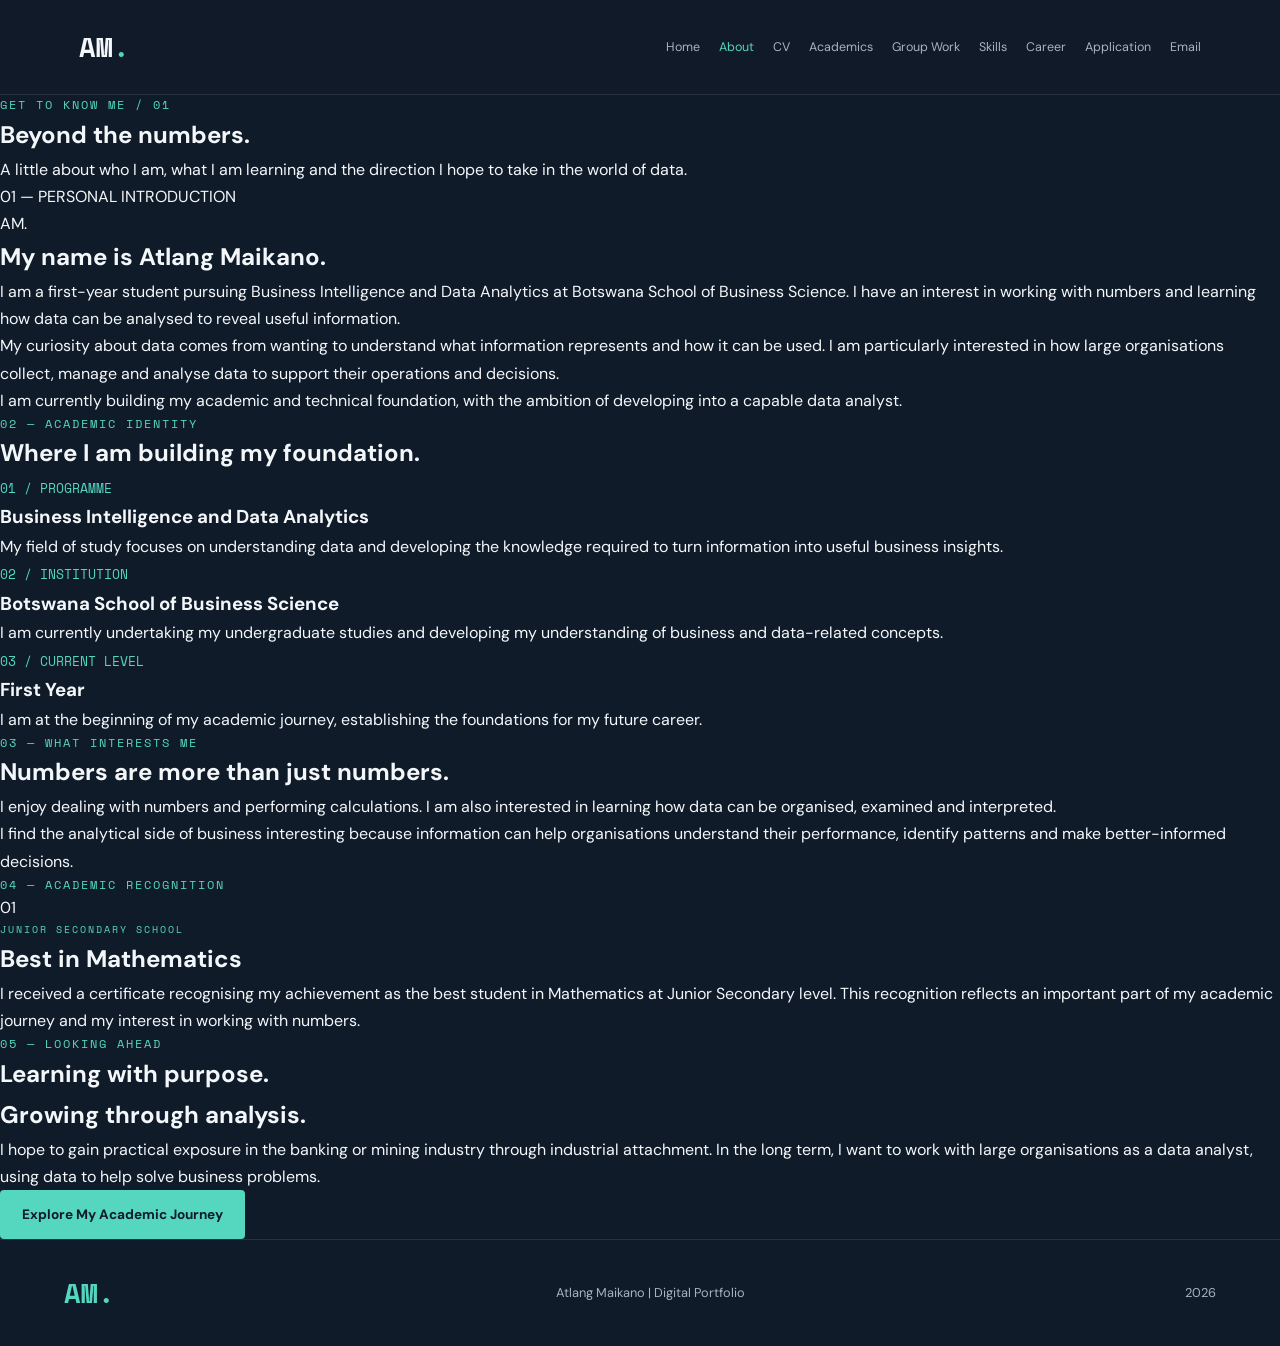
==== about.html @ 82827821 "Create about.html" ====
<!DOCTYPE html>
<html lang="en">
<head>
    <meta charset="UTF-8">
    <meta name="viewport" content="width=device-width, initial-scale=1.0">
    <title>About Me | Atlang Maikano</title>
    <link rel="stylesheet" href="style.css">
    <link rel="preconnect" href="https://fonts.googleapis.com">
    <link rel="preconnect" href="https://fonts.gstatic.com" crossorigin>
    <link href="https://fonts.googleapis.com/css2?family=DM+Sans:wght@400;500;600;700;800&family=Space+Mono:wght@400;700&display=swap" rel="stylesheet">
</head>

<body>

<header class="site-header">
    <nav class="navbar">
        <a href="index.html" class="logo">AM<span>.</span></a>

        <div class="nav-links">
            <a href="index.html">Home</a>
            <a href="about.html" class="active">About</a>
            <a href="cv.html">CV</a>
            <a href="academic-journey.html">Academics</a>
            <a href="group-work.html">Group Work</a>
            <a href="skills-projects.html">Skills</a>
            <a href="career-aspirations.html">Career</a>
            <a href="application-letter.html">Application</a>
            <a href="email-template.html">Email</a>
        </div>
    </nav>
</header>

<main>

    <section class="subpage-hero">
        <p class="section-label">GET TO KNOW ME / 01</p>
        <h1>Beyond the <span>numbers.</span></h1>
        <p>
            A little about who I am, what I am learning and the direction
            I hope to take in the world of data.
        </p>
    </section>

    <section class="about-profile">

        <div class="about-profile-label">
            <span>01 — PERSONAL INTRODUCTION</span>
        </div>

        <div class="about-profile-content">
            <div class="about-initials">AM.</div>

            <div class="about-description">
                <h2>My name is Atlang Maikano.</h2>

                <p>
                    I am a first-year student pursuing Business Intelligence
                    and Data Analytics at Botswana School of Business Science.
                    I have an interest in working with numbers and learning
                    how data can be analysed to reveal useful information.
                </p>

                <p>
                    My curiosity about data comes from wanting to understand
                    what information represents and how it can be used.
                    I am particularly interested in how large organisations
                    collect, manage and analyse data to support their
                    operations and decisions.
                </p>

                <p>
                    I am currently building my academic and technical
                    foundation, with the ambition of developing into a
                    capable data analyst.
                </p>
            </div>
        </div>

    </section>

    <section class="about-academic">

        <div class="section-label">02 — ACADEMIC IDENTITY</div>

        <h2>Where I am <span>building my foundation.</span></h2>

        <div class="academic-info-grid">

            <article class="academic-info-card">
                <span class="card-number">01 / PROGRAMME</span>
                <h3>Business Intelligence and Data Analytics</h3>
                <p>
                    My field of study focuses on understanding data and
                    developing the knowledge required to turn information
                    into useful business insights.
                </p>
            </article>

            <article class="academic-info-card">
                <span class="card-number">02 / INSTITUTION</span>
                <h3>Botswana School of Business Science</h3>
                <p>
                    I am currently undertaking my undergraduate studies
                    and developing my understanding of business and
                    data-related concepts.
                </p>
            </article>

            <article class="academic-info-card">
                <span class="card-number">03 / CURRENT LEVEL</span>
                <h3>First Year</h3>
                <p>
                    I am at the beginning of my academic journey,
                    establishing the foundations for my future career.
                </p>
            </article>

        </div>

    </section>

    <section class="about-interest">

        <div class="section-label">03 — WHAT INTERESTS ME</div>

        <div class="interest-content">
            <div>
                <h2>Numbers are more than just numbers.</h2>
            </div>

            <div>
                <p>
                    I enjoy dealing with numbers and performing calculations.
                    I am also interested in learning how data can be
                    organised, examined and interpreted.
                </p>

                <p>
                    I find the analytical side of business interesting
                    because information can help organisations understand
                    their performance, identify patterns and make
                    better-informed decisions.
                </p>
            </div>
        </div>

    </section>

    <section class="about-achievement">

        <div class="section-label">04 — ACADEMIC RECOGNITION</div>

        <div class="achievement-highlight">
            <div class="achievement-mark">01</div>

            <div>
                <p class="card-label">JUNIOR SECONDARY SCHOOL</p>
                <h2>Best in Mathematics</h2>
                <p>
                    I received a certificate recognising my achievement
                    as the best student in Mathematics at Junior Secondary
                    level. This recognition reflects an important part
                    of my academic journey and my interest in working
                    with numbers.
                </p>
            </div>
        </div>

    </section>

    <section class="about-outlook">

        <p class="section-label">05 — LOOKING AHEAD</p>

        <h2>
            Learning with purpose.<br>
            <span>Growing through analysis.</span>
        </h2>

        <p>
            I hope to gain practical exposure in the banking or mining
            industry through industrial attachment. In the long term,
            I want to work with large organisations as a data analyst,
            using data to help solve business problems.
        </p>

        <a href="academic-journey.html" class="btn-primary">
            Explore My Academic Journey
        </a>

    </section>

</main>

<footer class="site-footer">
    <a href="index.html" class="footer-logo">AM.</a>
    <p>Atlang Maikano | Digital Portfolio</p>
    <p class="footer-year">2026</p>
</footer>

</body>
</html>
---- style.css ----
/* ==============================
   ATLANG MAIKANO - DIGITAL PORTFOLIO
   Theme: Navy, Teal & Light Grey
================================= */

:root {
    --background: #101b29;
    --surface: #172536;
    --surface-light: #203348;
    --teal: #55d6be;
    --teal-dark: #36b99f;
    --white: #f4f7fa;
    --muted: #a5b3c2;
    --border: rgba(255, 255, 255, 0.1);
    --heading-font: 'DM Sans', sans-serif;
    --mono-font: 'Space Mono', monospace;
}

* {
    margin: 0;
    padding: 0;
    box-sizing: border-box;
}

html {
    scroll-behavior: smooth;
}

body {
    background: var(--background);
    color: var(--white);
    font-family: var(--heading-font);
    line-height: 1.7;
}

a {
    color: inherit;
    text-decoration: none;
}

.site-header {
    width: 100%;
    border-bottom: 1px solid var(--border);
    background: rgba(16, 27, 41, 0.96);
}

.navbar {
    max-width: 1250px;
    margin: auto;
    padding: 24px 5%;
    display: flex;
    align-items: center;
    justify-content: space-between;
    gap: 25px;
}

.logo,
.footer-logo {
    font-family: var(--mono-font);
    font-size: 1.7rem;
    font-weight: 700;
    color: var(--white);
}

.logo span {
    color: var(--teal);
}

.nav-links {
    display: flex;
    flex-wrap: wrap;
    gap: 19px;
    align-items: center;
}

.nav-links a {
    color: var(--muted);
    font-size: 0.78rem;
    transition: 0.3s;
}

.nav-links a:hover,
.nav-links a.active {
    color: var(--teal);
}

/* HOMEPAGE HERO */

.hero {
    max-width: 1250px;
    min-height: 660px;
    margin: auto;
    padding: 100px 5%;
    display: grid;
    grid-template-columns: 1.2fr 0.8fr;
    align-items: center;
    gap: 60px;
}

.eyebrow,
.section-label,
.card-label,
.career-small {
    font-family: var(--mono-font);
    font-size: 0.72rem;
    letter-spacing: 2px;
    color: var(--teal);
}

.hero h1 {
    font-size: clamp(4rem, 9vw, 7.5rem);
    line-height: 0.95;
    letter-spacing: -6px;
    margin: 25px 0;
    font-weight: 800;
}

.hero h1 span,
.hero h2 {
    color: var(--teal);
}

.hero h2 {
    font-size: 1.5rem;
    margin-bottom: 20px;
}

.hero-description {
    max-width: 560px;
    color: var(--muted);
    font-size: 1rem;
}

.hero-buttons {
    display: flex;
    flex-wrap: wrap;
    gap: 15px;
    margin-top: 35px;
}

.btn-primary,
.btn-secondary {
    display: inline-block;
    padding: 13px 22px;
    font-size: 0.85rem;
    font-weight: 700;
    border-radius: 4px;
    transition: 0.3s;
}

.btn-primary {
    background: var(--teal);
    color: var(--background);
}

.btn-primary:hover {
    background: var(--white);
    transform: translateY(-3px);
}

.btn-secondary {
    border: 1px solid var(--border);
    color: var(--white);
}

.btn-secondary:hover {
    border-color: var(--teal);
    color: var(--teal);
}

/* HERO VISUAL */

.hero-visual {
    position: relative;
    padding: 25px;
}

.data-card {
    background: var(--surface);
    border: 1px solid var(--border);
    padding: 38px;
    min-height: 390px;
    position: relative;
    overflow: hidden;
}

.data-card::before {
    content: "";
    position: absolute;
    width: 200px;
    height: 200px;
    border: 1px solid rgba(85, 214, 190, 0.15);
    border-radius: 50%;
    right: -80px;
    top: -70px;
}

.card-label {
    font-size: 0.65rem;
}

.data-symbol {
    font-family: var(--mono-font);
    color: var(--teal);
    font-size: 5rem;
    font-weight: 700;
    margin-top: 45px;
}

.data-card h3 {
    font-size: 2.6rem;
    letter-spacing: 5px;
}

.data-card > p:not(.card-label) {
    color: var(--muted);
}

.data-line {
    height: 2px;
    background: var(--teal);
    width: 60px;
    margin: 28px 0;
}

.data-stat {
    display: flex;
    flex-direction: column;
    gap: 10px;
    font-family: var(--mono-font);
    font-size: 0.62rem;
    color: var(--muted);
}

.floating-note {
    position: absolute;
    bottom: -5px;
    right: -5px;
    background: var(--teal);
    color: var(--background);
    padding: 17px 22px;
    max-width: 210px;
    display: flex;
    gap: 12px;
    align-items: center;
    font-size: 0.8rem;
    font-weight: 700;
}

.note-icon {
    font-size: 1.7rem;
}

/* INTRODUCTION */

.intro-section {
    padding: 100px 8%;
    background: var(--surface);
    display: grid;
    grid-template-columns: 0.5fr 1.5fr;
    gap: 50px;
}

.intro-content h2 {
    font-size: clamp(2rem, 4vw, 3.5rem);
    line-height: 1.2;
    max-width: 800px;
}

.intro-content h2 span {
    color: var(--teal);
}

.intro-content p {
    color: var(--muted);
    max-width: 700px;
    margin-top: 25px;
}

/* AREAS OF INTEREST */

.focus-section {
    max-width: 1250px;
    margin: auto;
    padding: 110px 5%;
}

.section-heading {
    display: flex;
    justify-content: space-between;
    align-items: end;
    gap: 30px;
    margin-bottom: 45px;
}

.section-heading h2 {
    font-size: clamp(2rem, 4vw, 3rem);
    margin-top: 15px;
}

.section-heading > p {
    color: var(--muted);
    max-width: 340px;
}

.focus-grid {
    display: grid;
    grid-template-columns: repeat(3, 1fr);
    gap: 20px;
}

.focus-card {
    background: var(--surface);
    border: 1px solid var(--border);
    padding: 32px;
    min-height: 260px;
    transition: 0.3s;
}

.focus-card:hover {
    border-color: var(--teal);
    transform: translateY(-5px);
}

.card-number {
    font-family: var(--mono-font);
    color: var(--teal);
    font-size: 0.8rem;
}

.focus-card h3 {
    font-size: 1.35rem;
    margin: 35px 0 12px;
}

.focus-card p {
    color: var(--muted);
    font-size: 0.9rem;
}

/* CAREER DIRECTION */

.career-section {
    background: var(--surface);
    padding: 90px 8%;
}

.career-content {
    display: grid;
    grid-template-columns: 1fr 1fr;
    gap: 60px;
    align-items: center;
    margin-top: 35px;
}

.career-small {
    font-size: 0.65rem;
}

.career-content h2 {
    font-size: clamp(2.5rem, 5vw, 4rem);
    line-height: 1.1;
    margin-top: 15px;
}

.career-content h2 span {
    color: var(--teal);
}

.career-content > p {
    color: var(--muted);
    font-size: 1rem;
}

/* CLOSING */

.closing-section {
    padding: 110px 8%;
}

.closing-section h2 {
    font-size: clamp(2.8rem, 7vw, 5.5rem);
    line-height: 1.15;
    margin: 30px 0;
    letter-spacing: -2px;
}

.closing-section h2 span {
    color: var(--teal);
}

/* FOOTER */

.site-footer {
    padding: 30px 5%;
    border-top: 1px solid var(--border);
    display: flex;
    align-items: center;
    justify-content: space-between;
    gap: 20px;
}

.site-footer p {
    color: var(--muted);
    font-size: 0.8rem;
}

.footer-logo {
    color: var(--teal);
}

/* RESPONSIVE DESIGN */

@media (max-width: 950px) {

    .navbar {
        align-items: flex-start;
        flex-direction: column;
    }

    .nav-links {
        gap: 14px;
    }

    .hero {
        grid-template-columns: 1fr;
        padding-top: 70px;
    }

    .hero-visual {
        max-width: 550px;
        width: 100%;
        margin: auto;
    }

    .intro-section {
        grid-template-columns: 1fr;
        gap: 25px;
    }

    .career-content {
        grid-template-columns: 1fr;
        gap: 25px;
    }
}

@media (max-width: 650px) {

    .hero h1 {
        letter-spacing: -3px;
        font-size: 4rem;
    }

    .focus-grid {
        grid-template-columns: 1fr;
    }

    .section-heading {
        flex-direction: column;
        align-items: flex-start;
    }

    .intro-section,
    .career-section,
    .closing-section {
        padding: 70px 6%;
    }

    .data-card {
        padding: 25px;
    }

    .site-footer {
        flex-direction: column;
        align-items: flex-start;
    }
}
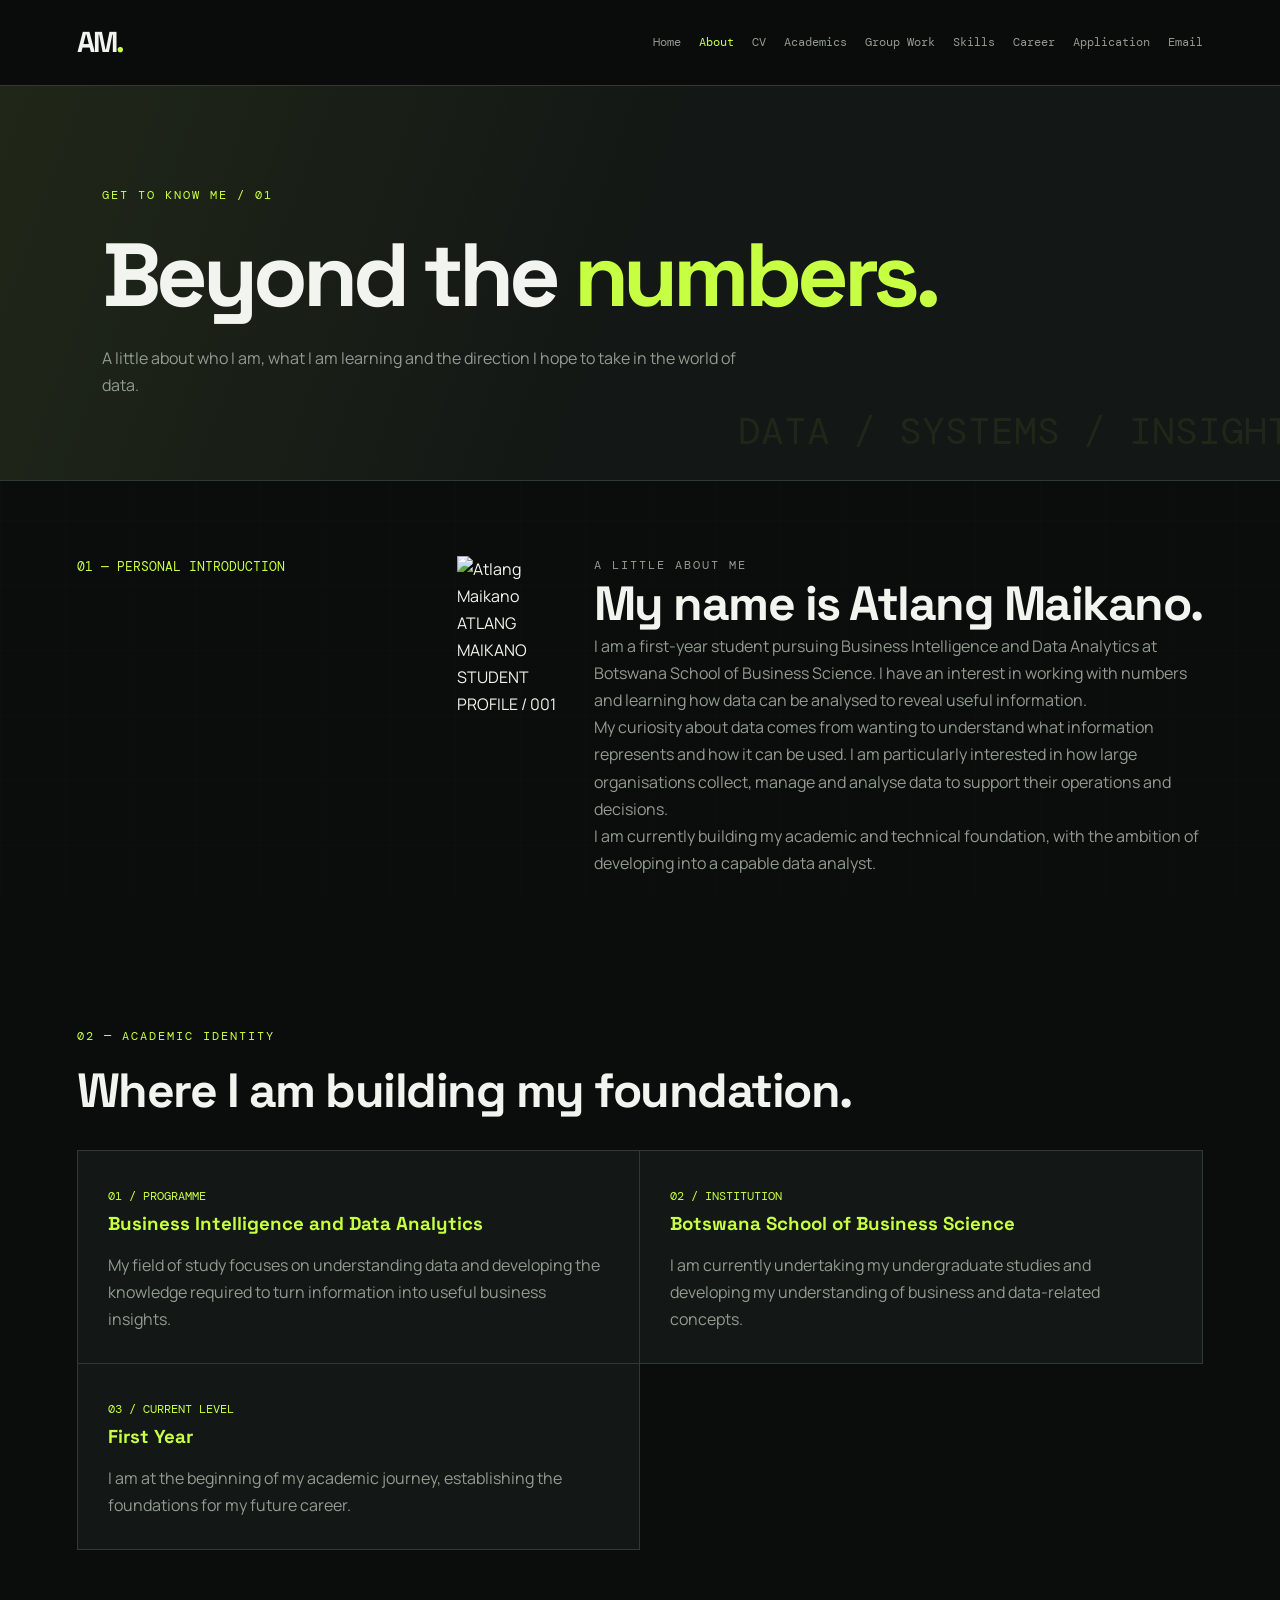
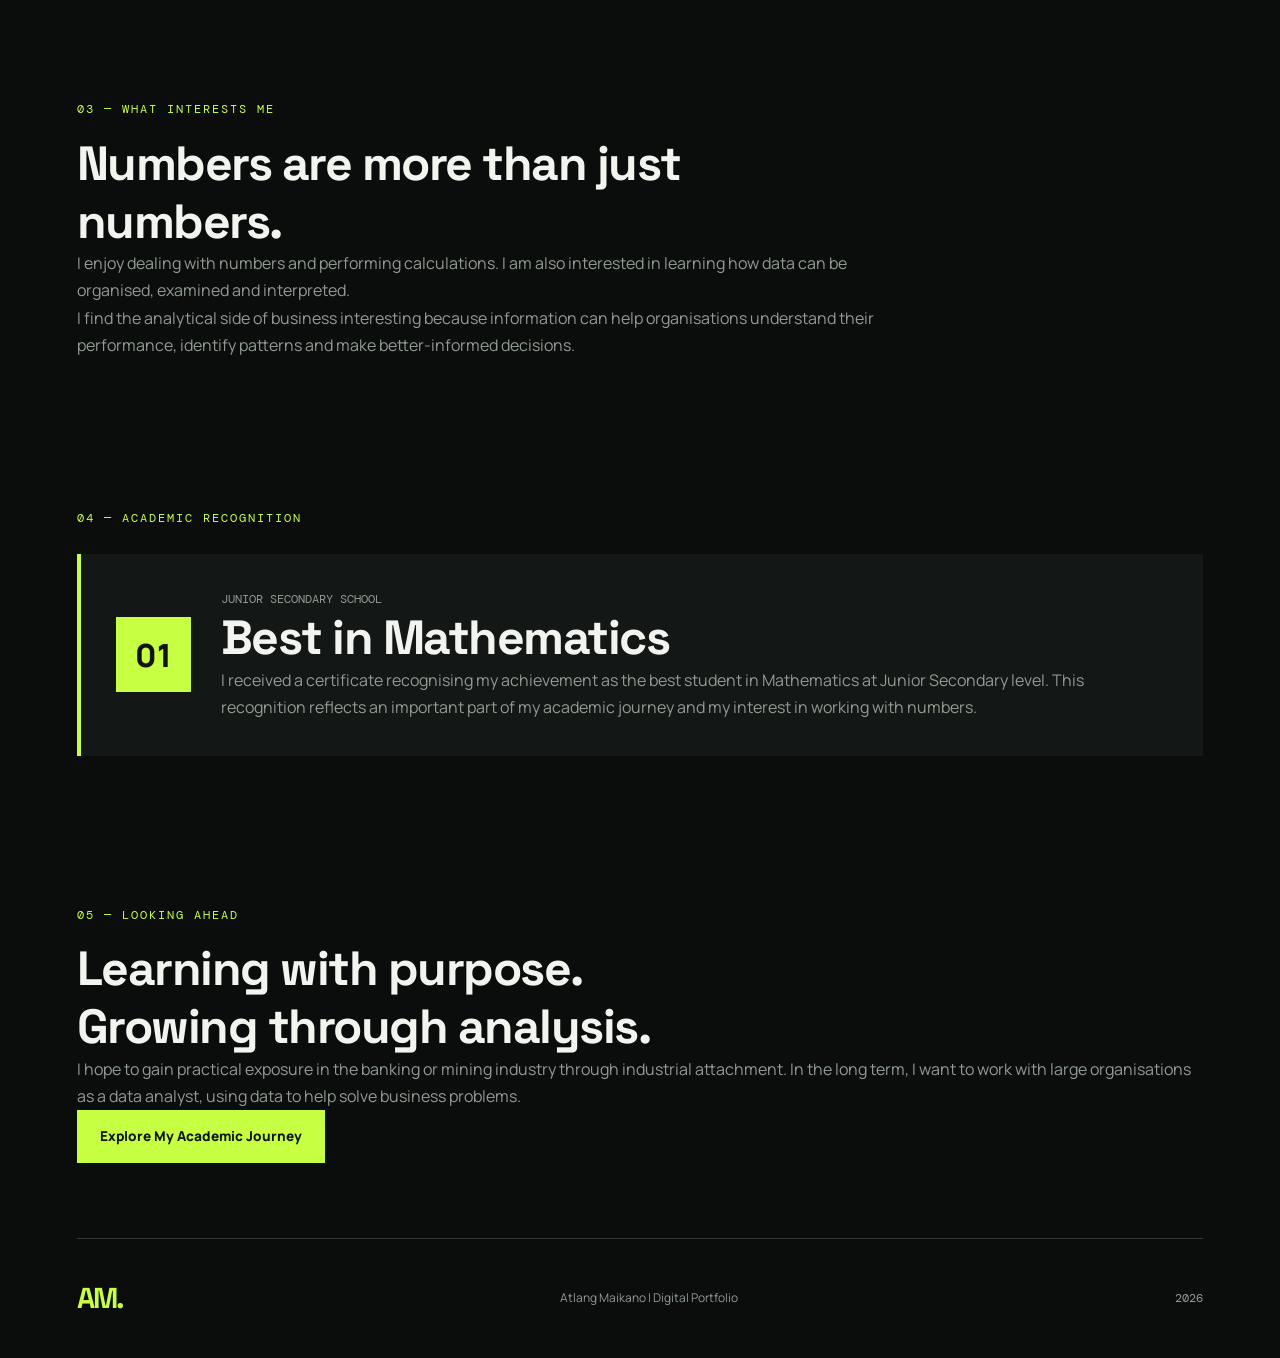
==== commit 443876c3: "Update about.html" ====
--- a/about.html
+++ b/about.html
@@ -6,6 +6,7 @@
     <meta name="viewport" content="width=device-width, initial-scale=1.0">
     <title>About Me | Atlang Maikano</title>
     <link rel="stylesheet" href="style.css">
+
     <link rel="preconnect" href="https://fonts.googleapis.com">
     <link rel="preconnect" href="https://fonts.gstatic.com" crossorigin>
     <link href="https://fonts.googleapis.com/css2?family=DM+Sans:wght@400;500;600;700;800&family=Space+Mono:wght@400;700&display=swap" rel="stylesheet">
@@ -49,9 +50,25 @@
         </div>
 
         <div class="about-profile-content">
-            <div class="about-initials">AM.</div>
+
+            <div class="about-photo-container">
+                <div class="about-photo-frame">
+                    <img
+                        src="images/atlang2.JPG"
+                        alt="Atlang Maikano"
+                        class="about-photo"
+                    >
+                </div>
+
+                <div class="about-photo-caption">
+                    <span>ATLANG MAIKANO</span>
+                    <span>STUDENT PROFILE / 001</span>
+                </div>
+            </div>
 
             <div class="about-description">
+                <p class="eyebrow">A LITTLE ABOUT ME</p>
+
                 <h2>My name is Atlang Maikano.</h2>
 
                 <p>
@@ -75,6 +92,7 @@
                     capable data analyst.
                 </p>
             </div>
+
         </div>
 
     </section>
--- a/style.css
+++ b/style.css
@@ -1,21 +1,30 @@
 
-/* ==============================
-   ATLANG MAIKANO - DIGITAL PORTFOLIO
-   Theme: Navy, Teal & Light Grey
-================================= */
+/* =====================================================
+   ATLANG MAIKANO — DATA INTELLIGENCE PORTFOLIO
+   Visual Identity: Technical Editorial / Data Interface
+===================================================== */
+
+@import url('https://fonts.googleapis.com/css2?family=DM+Mono:wght@400;500&family=Manrope:wght@400;500;600;700;800&family=Space+Grotesk:wght@400;500;600;700&display=swap');
 
 :root {
-    --background: #101b29;
-    --surface: #172536;
-    --surface-light: #203348;
-    --teal: #55d6be;
-    --teal-dark: #36b99f;
-    --white: #f4f7fa;
-    --muted: #a5b3c2;
-    --border: rgba(255, 255, 255, 0.1);
-    --heading-font: 'DM Sans', sans-serif;
-    --mono-font: 'Space Mono', monospace;
-}
+    --background: #0b0d0c;
+    --surface: #131715;
+    --surface-light: #1b211e;
+    --surface-bright: #242c27;
+
+    --accent: #c7ff42;
+    --accent-dark: #91bd20;
+
+    --white: #f2f4ef;
+    --muted: #919b92;
+    --border: #303a32;
+
+    --font-main: 'Manrope', sans-serif;
+    --font-display: 'Space Grotesk', sans-serif;
+    --font-code: 'DM Mono', monospace;
+}
+
+/* RESET */
 
 * {
     margin: 0;
@@ -30,8 +39,9 @@
 body {
     background: var(--background);
     color: var(--white);
-    font-family: var(--heading-font);
+    font-family: var(--font-main);
     line-height: 1.7;
+    overflow-x: hidden;
 }
 
 a {
@@ -39,124 +49,101 @@
     text-decoration: none;
 }
 
+button {
+    font-family: inherit;
+}
+
+::selection {
+    background: var(--accent);
+    color: #0b0d0c;
+}
+
+/* GLOBAL GRID BACKGROUND */
+
+body::before {
+    content: "";
+    position: fixed;
+    inset: 0;
+    pointer-events: none;
+    z-index: -1;
+    opacity: 0.15;
+    background-image:
+        linear-gradient(rgba(199,255,66,0.08) 1px, transparent 1px),
+        linear-gradient(90deg, rgba(199,255,66,0.08) 1px, transparent 1px);
+    background-size: 65px 65px;
+}
+
+/* NAVIGATION */
+
 .site-header {
-    width: 100%;
+    position: relative;
+    z-index: 10;
+    background: rgba(11,13,12,0.95);
     border-bottom: 1px solid var(--border);
-    background: rgba(16, 27, 41, 0.96);
 }
 
 .navbar {
-    max-width: 1250px;
+    width: 88%;
+    max-width: 1450px;
+    min-height: 85px;
     margin: auto;
-    padding: 24px 5%;
-    display: flex;
+    display: flex;
+    justify-content: space-between;
     align-items: center;
-    justify-content: space-between;
-    gap: 25px;
+    gap: 30px;
 }
 
 .logo,
 .footer-logo {
-    font-family: var(--mono-font);
-    font-size: 1.7rem;
+    font-family: var(--font-display);
+    font-size: 1.8rem;
     font-weight: 700;
-    color: var(--white);
+    letter-spacing: -2px;
 }
 
 .logo span {
-    color: var(--teal);
+    color: var(--accent);
 }
 
 .nav-links {
     display: flex;
     flex-wrap: wrap;
-    gap: 19px;
-    align-items: center;
+    justify-content: flex-end;
+    gap: 18px;
 }
 
 .nav-links a {
     color: var(--muted);
-    font-size: 0.78rem;
-    transition: 0.3s;
+    font-size: 0.72rem;
+    font-family: var(--font-code);
+    transition: 0.25s;
 }
 
 .nav-links a:hover,
 .nav-links a.active {
-    color: var(--teal);
-}
-
-/* HOMEPAGE HERO */
-
-.hero {
-    max-width: 1250px;
-    min-height: 660px;
-    margin: auto;
-    padding: 100px 5%;
-    display: grid;
-    grid-template-columns: 1.2fr 0.8fr;
-    align-items: center;
-    gap: 60px;
-}
-
-.eyebrow,
-.section-label,
-.card-label,
-.career-small {
-    font-family: var(--mono-font);
-    font-size: 0.72rem;
-    letter-spacing: 2px;
-    color: var(--teal);
-}
-
-.hero h1 {
-    font-size: clamp(4rem, 9vw, 7.5rem);
-    line-height: 0.95;
-    letter-spacing: -6px;
-    margin: 25px 0;
-    font-weight: 800;
-}
-
-.hero h1 span,
-.hero h2 {
-    color: var(--teal);
-}
-
-.hero h2 {
-    font-size: 1.5rem;
-    margin-bottom: 20px;
-}
-
-.hero-description {
-    max-width: 560px;
-    color: var(--muted);
-    font-size: 1rem;
-}
-
-.hero-buttons {
-    display: flex;
-    flex-wrap: wrap;
-    gap: 15px;
-    margin-top: 35px;
-}
+    color: var(--accent) !important;
+}
+
+/* BUTTONS */
 
 .btn-primary,
 .btn-secondary {
     display: inline-block;
-    padding: 13px 22px;
+    padding: 14px 22px;
     font-size: 0.85rem;
-    font-weight: 700;
-    border-radius: 4px;
-    transition: 0.3s;
+    font-weight: 800;
+    transition: 0.25s;
 }
 
 .btn-primary {
-    background: var(--teal);
-    color: var(--background);
+    background: var(--accent);
+    color: #10140b;
+    border: 1px solid var(--accent);
 }
 
 .btn-primary:hover {
-    background: var(--white);
-    transform: translateY(-3px);
+    background: transparent;
+    color: var(--accent);
 }
 
 .btn-secondary {
@@ -165,172 +152,213 @@
 }
 
 .btn-secondary:hover {
-    border-color: var(--teal);
-    color: var(--teal);
-}
-
-/* HERO VISUAL */
+    border-color: var(--accent);
+    color: var(--accent);
+}
+
+/* LABELS */
+
+.eyebrow,
+.section-label {
+    font-family: var(--font-code);
+    font-size: 0.72rem;
+    color: var(--accent);
+    letter-spacing: 2px;
+    text-transform: uppercase;
+}
+
+/* =====================================================
+   HOME PAGE
+===================================================== */
+
+.hero {
+    min-height: 650px;
+    width: 88%;
+    max-width: 1450px;
+    margin: auto;
+    padding: 100px 0;
+    display: grid;
+    grid-template-columns: 1.2fr 0.8fr;
+    align-items: center;
+    gap: 65px;
+}
+
+.hero-content {
+    max-width: 750px;
+}
+
+.hero-content h1 {
+    font-family: var(--font-display);
+    font-size: clamp(3.8rem, 8vw, 7.5rem);
+    line-height: 0.98;
+    letter-spacing: -7px;
+    margin: 25px 0;
+}
+
+.hero-content h1 span {
+    color: var(--accent);
+}
+
+.hero-description {
+    max-width: 570px;
+    color: var(--muted);
+    font-size: 1rem;
+    margin-bottom: 30px;
+}
+
+.hero-buttons {
+    display: flex;
+    flex-wrap: wrap;
+    gap: 15px;
+}
+
+/* DATA VISUAL */
 
 .hero-visual {
     position: relative;
-    padding: 25px;
+    min-height: 400px;
+    display: flex;
+    align-items: center;
+    justify-content: center;
 }
 
 .data-card {
+    width: 100%;
+    max-width: 430px;
+    padding: 30px;
     background: var(--surface);
     border: 1px solid var(--border);
-    padding: 38px;
-    min-height: 390px;
     position: relative;
-    overflow: hidden;
 }
 
 .data-card::before {
-    content: "";
-    position: absolute;
-    width: 200px;
-    height: 200px;
-    border: 1px solid rgba(85, 214, 190, 0.15);
-    border-radius: 50%;
-    right: -80px;
-    top: -70px;
+    content: "LIVE ANALYTICS / 001";
+    display: block;
+    color: var(--accent);
+    font-family: var(--font-code);
+    font-size: 0.65rem;
+    margin-bottom: 35px;
 }
 
 .card-label {
-    font-size: 0.65rem;
+    color: var(--muted);
+    font-family: var(--font-code);
+    font-size: 0.75rem;
 }
 
 .data-symbol {
-    font-family: var(--mono-font);
-    color: var(--teal);
+    font-family: var(--font-display);
     font-size: 5rem;
     font-weight: 700;
-    margin-top: 45px;
-}
-
-.data-card h3 {
-    font-size: 2.6rem;
-    letter-spacing: 5px;
-}
-
-.data-card > p:not(.card-label) {
+    color: var(--accent);
+    line-height: 1.2;
+}
+
+.data-line {
+    height: 1px;
+    background: var(--border);
+    margin: 25px 0;
+}
+
+.data-stat {
+    display: flex;
+    justify-content: space-between;
     color: var(--muted);
-}
-
-.data-line {
-    height: 2px;
-    background: var(--teal);
-    width: 60px;
-    margin: 28px 0;
-}
-
-.data-stat {
-    display: flex;
-    flex-direction: column;
-    gap: 10px;
-    font-family: var(--mono-font);
-    font-size: 0.62rem;
-    color: var(--muted);
+    font-family: var(--font-code);
+    font-size: 0.75rem;
+    padding: 10px 0;
+    border-bottom: 1px solid var(--border);
+}
+
+.data-stat span:last-child {
+    color: var(--accent);
 }
 
 .floating-note {
     position: absolute;
-    bottom: -5px;
-    right: -5px;
-    background: var(--teal);
-    color: var(--background);
-    padding: 17px 22px;
-    max-width: 210px;
-    display: flex;
-    gap: 12px;
-    align-items: center;
-    font-size: 0.8rem;
-    font-weight: 700;
-}
-
-.note-icon {
-    font-size: 1.7rem;
+    right: -20px;
+    bottom: 20px;
+    background: var(--accent);
+    color: #10140b;
+    padding: 15px;
+    font-family: var(--font-code);
+    font-size: 0.7rem;
+    transform: rotate(-3deg);
 }
 
 /* INTRODUCTION */
 
+.intro-section,
+.focus-section,
+.career-section,
+.closing-section {
+    width: 88%;
+    max-width: 1450px;
+    margin: auto;
+    padding: 90px 0;
+}
+
 .intro-section {
-    padding: 100px 8%;
-    background: var(--surface);
-    display: grid;
-    grid-template-columns: 0.5fr 1.5fr;
-    gap: 50px;
-}
-
-.intro-content h2 {
-    font-size: clamp(2rem, 4vw, 3.5rem);
-    line-height: 1.2;
-    max-width: 800px;
-}
-
-.intro-content h2 span {
-    color: var(--teal);
+    border-top: 1px solid var(--border);
+}
+
+.intro-content {
+    display: grid;
+    grid-template-columns: 0.6fr 1.4fr;
+    gap: 60px;
+    margin-top: 30px;
+}
+
+.intro-content h2,
+.section-heading h2,
+.career-content h2,
+.closing-section h2 {
+    font-family: var(--font-display);
+    font-size: clamp(2rem, 4vw, 3.7rem);
+    line-height: 1.15;
+    letter-spacing: -2px;
 }
 
 .intro-content p {
     color: var(--muted);
     max-width: 700px;
-    margin-top: 25px;
 }
 
 /* AREAS OF INTEREST */
 
-.focus-section {
-    max-width: 1250px;
-    margin: auto;
-    padding: 110px 5%;
-}
-
 .section-heading {
-    display: flex;
-    justify-content: space-between;
-    align-items: end;
-    gap: 30px;
-    margin-bottom: 45px;
-}
-
-.section-heading h2 {
-    font-size: clamp(2rem, 4vw, 3rem);
-    margin-top: 15px;
-}
-
-.section-heading > p {
-    color: var(--muted);
-    max-width: 340px;
+    margin-bottom: 35px;
 }
 
 .focus-grid {
     display: grid;
     grid-template-columns: repeat(3, 1fr);
-    gap: 20px;
+    border-top: 1px solid var(--border);
+    border-left: 1px solid var(--border);
 }
 
 .focus-card {
+    min-height: 250px;
+    padding: 30px;
+    border-right: 1px solid var(--border);
+    border-bottom: 1px solid var(--border);
     background: var(--surface);
-    border: 1px solid var(--border);
-    padding: 32px;
-    min-height: 260px;
     transition: 0.3s;
 }
 
 .focus-card:hover {
-    border-color: var(--teal);
-    transform: translateY(-5px);
+    background: var(--surface-bright);
 }
 
 .card-number {
-    font-family: var(--mono-font);
-    color: var(--teal);
-    font-size: 0.8rem;
+    color: var(--accent);
+    font-family: var(--font-code);
+    font-size: 0.75rem;
 }
 
 .focus-card h3 {
-    font-size: 1.35rem;
+    font-family: var(--font-display);
+    font-size: 1.5rem;
     margin: 35px 0 12px;
 }
 
@@ -339,140 +367,1164 @@
     font-size: 0.9rem;
 }
 
-/* CAREER DIRECTION */
+/* CAREER */
 
 .career-section {
+    border-top: 1px solid var(--border);
+}
+
+.career-content {
+    max-width: 850px;
+}
+
+.career-small {
+    font-family: var(--font-code);
+    color: var(--accent);
+    font-size: 0.8rem;
+    margin-top: 25px;
+}
+
+.closing-section {
+    border-top: 1px solid var(--border);
+    text-align: center;
+}
+
+.closing-section h2 {
+    max-width: 800px;
+    margin: 20px auto;
+}
+
+/* =====================================================
+   GENERAL SUBPAGE STRUCTURE
+===================================================== */
+
+.subpage-hero {
+    padding: 100px 8% 80px;
+    border-bottom: 1px solid var(--border);
+    background:
+        linear-gradient(110deg, rgba(199,255,66,0.07), transparent 50%),
+        var(--surface);
+    position: relative;
+    overflow: hidden;
+}
+
+.subpage-hero::after {
+    content: "DATA / SYSTEMS / INSIGHT";
+    position: absolute;
+    right: -10px;
+    bottom: 15px;
+    font-family: var(--font-code);
+    font-size: clamp(1rem, 3vw, 2.5rem);
+    color: rgba(199,255,66,0.07);
+    white-space: nowrap;
+    pointer-events: none;
+}
+
+.subpage-hero h1 {
+    font-family: var(--font-display);
+    font-size: clamp(3rem, 7vw, 6rem);
+    letter-spacing: -5px;
+    line-height: 1;
+    margin: 25px 0;
+}
+
+.subpage-hero h1 span {
+    color: var(--accent);
+}
+
+.subpage-hero > p:not(.section-label) {
+    color: var(--muted);
+    max-width: 650px;
+}
+
+.subpage-hero .section-label {
+    color: var(--accent);
+}
+
+.subpage-hero .btn-primary {
+    margin-top: 25px;
+    cursor: pointer;
+    font-family: var(--font-main);
+}
+
+.subpage-hero ~ section {
+    width: 88%;
+    max-width: 1450px;
+    margin: auto;
+    padding: 75px 0;
+}
+
+.subpage-hero ~ section h2 {
+    font-family: var(--font-display);
+    font-size: clamp(1.8rem, 4vw, 3rem);
+    line-height: 1.2;
+    letter-spacing: -1.5px;
+}
+
+.subpage-hero ~ section p {
+    color: var(--muted);
+}
+
+.subpage-hero ~ section .section-label {
+    color: var(--accent);
+    font-family: var(--font-code);
+    font-size: 0.72rem;
+    letter-spacing: 2px;
+    margin-bottom: 15px;
+}
+
+/* =====================================================
+   ABOUT PAGE
+===================================================== */
+
+.about-profile {
+    display: grid;
+    grid-template-columns: 0.6fr 1.4fr;
+    gap: 60px;
+    align-items: start;
+}
+
+.about-profile-label {
+    color: var(--accent);
+    font-family: var(--font-code);
+    font-size: 0.8rem;
+}
+
+.about-profile-content {
+    display: flex;
+    gap: 30px;
+    align-items: flex-start;
+}
+
+.about-initials {
+    min-width: 120px;
+    height: 120px;
+    display: grid;
+    place-items: center;
+    background: var(--accent);
+    color: #10140b;
+    font-family: var(--font-display);
+    font-size: 2.5rem;
+    font-weight: 700;
+}
+
+.about-description {
+    max-width: 700px;
+}
+
+.about-academic,
+.about-interest,
+.about-achievement,
+.about-outlook {
+    margin-top: 80px;
+}
+
+.academic-info-grid {
+    display: grid;
+    grid-template-columns: repeat(2, 1fr);
+    margin-top: 30px;
+    border-top: 1px solid var(--border);
+    border-left: 1px solid var(--border);
+}
+
+.academic-info-card {
+    padding: 30px;
+    border-right: 1px solid var(--border);
+    border-bottom: 1px solid var(--border);
     background: var(--surface);
-    padding: 90px 8%;
-}
-
-.career-content {
+}
+
+.academic-info-card h3 {
+    color: var(--accent);
+    font-family: var(--font-display);
+    margin-bottom: 12px;
+}
+
+.interest-content {
+    max-width: 800px;
+}
+
+.achievement-highlight {
+    display: flex;
+    gap: 30px;
+    align-items: center;
+    padding: 35px;
+    margin-top: 25px;
+    background: var(--surface);
+    border-left: 4px solid var(--accent);
+}
+
+.achievement-mark {
+    min-width: 75px;
+    height: 75px;
+    display: grid;
+    place-items: center;
+    background: var(--accent);
+    color: #10140b;
+    font-size: 2rem;
+    font-weight: 800;
+}
+
+/* =====================================================
+   CV PAGE
+===================================================== */
+
+.cv-container {
+    max-width: 950px;
+    margin: auto;
+    padding: 55px;
+    background: #f1f2ed;
+    color: #151915;
+}
+
+.cv-container p,
+.cv-container li {
+    color: #414a42;
+}
+
+.cv-heading h2 {
+    color: #151915;
+    font-family: var(--font-display);
+    font-size: 3rem;
+}
+
+.cv-profession {
+    color: #59751f !important;
+    font-weight: 700;
+}
+
+.cv-contact {
+    display: flex;
+    flex-wrap: wrap;
+    gap: 15px 25px;
+    margin: 25px 0;
+    font-family: var(--font-code);
+    font-size: 0.75rem;
+}
+
+.cv-divider {
+    height: 3px;
+    background: #151915;
+    margin: 30px 0;
+}
+
+.cv-section {
+    margin-top: 35px;
+}
+
+.cv-section h3 {
+    color: #59751f;
+    font-family: var(--font-code);
+    font-size: 0.85rem;
+    letter-spacing: 1px;
+    border-bottom: 1px solid #c4c9bf;
+    padding-bottom: 10px;
+    margin-bottom: 20px;
+}
+
+.cv-entry {
+    margin-bottom: 22px;
+}
+
+.cv-entry h4 {
+    color: #151915;
+    margin-bottom: 5px;
+}
+
+.cv-muted,
+.cv-date {
+    color: #747c72 !important;
+    font-size: 0.85rem;
+}
+
+.cv-skill-list,
+.cv-interest-tags {
+    display: flex;
+    flex-wrap: wrap;
+    gap: 10px;
+}
+
+.cv-skill-item,
+.cv-interest-tags span {
+    background: #dfe5d7;
+    color: #27321c;
+    padding: 9px 14px;
+    font-size: 0.8rem;
+}
+
+/* =====================================================
+   ACADEMIC JOURNEY
+===================================================== */
+
+.journey-introduction {
+    max-width: 850px;
+}
+
+.journey-intro-content {
+    margin-top: 20px;
+}
+
+.journey-timeline-section,
+.learning-section,
+.journey-reflection {
+    margin-top: 80px;
+}
+
+.journey-timeline {
+    margin-top: 35px;
     display: grid;
     grid-template-columns: 1fr 1fr;
-    gap: 60px;
+    gap: 2px;
+    background: var(--border);
+    border: 1px solid var(--border);
+}
+
+.journey-item {
+    position: relative;
+    padding: 35px;
+    background: var(--surface);
+    min-height: 220px;
+}
+
+.journey-marker {
+    width: 12px;
+    height: 12px;
+    background: var(--accent);
+    margin-bottom: 25px;
+}
+
+.journey-details {
+    max-width: 550px;
+}
+
+.timeline-label {
+    color: var(--accent) !important;
+    font-family: var(--font-code);
+    font-size: 0.75rem;
+    margin-bottom: 12px;
+}
+
+.journey-details h3 {
+    font-family: var(--font-display);
+    font-size: 1.4rem;
+    margin-bottom: 12px;
+}
+
+.journey-highlight {
+    color: var(--accent) !important;
+    margin-top: 15px;
+}
+
+.learning-grid {
+    display: grid;
+    grid-template-columns: repeat(2, 1fr);
+    gap: 2px;
+    background: var(--border);
+    margin-top: 30px;
+}
+
+.learning-card {
+    background: var(--surface);
+    padding: 30px;
+}
+
+.learning-card h3 {
+    color: var(--accent);
+    margin-bottom: 12px;
+}
+
+.reflection-content {
+    padding: 35px;
+    background: var(--surface);
+    border-left: 3px solid var(--accent);
+}
+
+.journey-closing {
+    margin-top: 60px;
+}
+
+/* =====================================================
+   GROUP WORK
+===================================================== */
+
+.group-introduction,
+.theory-intro {
+    max-width: 850px;
+}
+
+.group-intro-content {
+    margin-top: 20px;
+}
+
+.teamwork-principles,
+.group-theory,
+.group-reflection {
+    margin-top: 80px;
+}
+
+.teamwork-grid {
+    display: grid;
+    grid-template-columns: repeat(2, 1fr);
+    gap: 2px;
+    background: var(--border);
+    margin-top: 30px;
+}
+
+.teamwork-card {
+    padding: 35px;
+    background: var(--surface);
+}
+
+.teamwork-card h3 {
+    color: var(--accent);
+    font-family: var(--font-display);
+    font-size: 1.3rem;
+    margin-bottom: 15px;
+}
+
+.team-stage-list {
+    margin-top: 30px;
+}
+
+.team-stage {
+    display: grid;
+    grid-template-columns: 70px 1fr;
+    gap: 20px;
+    padding: 25px 0;
+    border-bottom: 1px solid var(--border);
+}
+
+.stage-number {
+    color: var(--accent);
+    font-family: var(--font-code);
+    font-size: 1.2rem;
+}
+
+.team-stage h3 {
+    font-family: var(--font-display);
+    margin-bottom: 8px;
+}
+
+.reflection-columns {
+    display: grid;
+    grid-template-columns: 1fr 1fr;
+    gap: 25px;
+    margin-top: 30px;
+}
+
+.reflection-note {
+    padding: 30px;
+    background: var(--surface);
+    border-top: 2px solid var(--accent);
+}
+
+.group-closing {
+    margin-top: 60px;
+}
+
+/* =====================================================
+   SKILLS AND PROJECTS
+===================================================== */
+
+.skills-introduction {
+    max-width: 850px;
+}
+
+.technical-skills,
+.professional-strengths,
+.skills-achievements,
+.projects-section {
+    margin-top: 80px;
+}
+
+.technical-skill-grid {
+    display: grid;
+    grid-template-columns: repeat(2, 1fr);
+    gap: 2px;
+    background: var(--border);
+    margin-top: 30px;
+}
+
+.technical-skill-card {
+    background: var(--surface);
+    padding: 35px;
+}
+
+.skill-card-top {
+    display: flex;
+    justify-content: space-between;
+    gap: 10px;
+}
+
+.skill-number,
+.skill-category {
+    font-family: var(--font-code);
+    font-size: 0.75rem;
+    color: var(--accent);
+}
+
+.technical-skill-card h3 {
+    font-family: var(--font-display);
+    font-size: 1.5rem;
+    margin: 25px 0 12px;
+}
+
+.skill-visual {
+    height: 4px;
+    background: var(--border);
+    margin-top: 25px;
+}
+
+.skill-visual span {
+    display: block;
+    height: 100%;
+    width: 100%;
+    background: var(--accent);
+}
+
+.skill-status {
+    font-family: var(--font-code);
+    font-size: 0.7rem;
+    color: var(--accent) !important;
+    margin-top: 10px;
+}
+
+.strength-list {
+    margin-top: 25px;
+}
+
+.strength-row {
+    display: flex;
+    justify-content: space-between;
     align-items: center;
+    gap: 20px;
+    padding: 20px 0;
+    border-bottom: 1px solid var(--border);
+}
+
+.strength-row h3 {
+    font-family: var(--font-display);
+    font-size: 1rem;
+}
+
+.achievement-panel {
+    display: flex;
+    align-items: center;
+    gap: 30px;
+    padding: 35px;
+    background: var(--accent);
+    color: #10140b;
+    margin-top: 25px;
+}
+
+.achievement-panel p,
+.achievement-panel h3 {
+    color: #10140b !important;
+}
+
+.achievement-icon {
+    min-width: 70px;
+    height: 70px;
+    display: grid;
+    place-items: center;
+    background: #10140b;
+    color: var(--accent);
+    font-size: 2rem;
+}
+
+.projects-description {
+    max-width: 750px;
+}
+
+.project-placeholder {
+    padding: 55px 30px;
+    margin-top: 25px;
+    text-align: center;
+    border: 1px dashed var(--accent-dark);
+    background: var(--surface);
+}
+
+.project-placeholder-symbol {
+    color: var(--accent);
+    font-family: var(--font-code);
+    font-size: 3rem;
+}
+
+.project-placeholder h3 {
+    font-family: var(--font-display);
+    margin: 15px 0;
+}
+
+.skills-closing {
+    margin-top: 60px;
+}
+
+/* =====================================================
+   CAREER ASPIRATIONS
+===================================================== */
+
+.career-vision-intro {
+    max-width: 850px;
+}
+
+.career-vision-content {
+    margin-top: 20px;
+}
+
+.career-field-section,
+.career-role-section,
+.career-roadmap-section,
+.career-principles {
+    margin-top: 80px;
+}
+
+.industry-grid {
+    display: grid;
+    grid-template-columns: 1fr 1fr;
+    gap: 2px;
+    background: var(--border);
+    margin-top: 30px;
+}
+
+.industry-card {
+    background: var(--surface);
+    padding: 40px;
+    min-height: 250px;
+}
+
+.industry-number {
+    color: var(--accent);
+    font-family: var(--font-code);
+}
+
+.industry-card h3 {
+    font-family: var(--font-display);
+    font-size: 1.7rem;
+    margin: 25px 0 12px;
+}
+
+.industry-focus {
+    color: var(--accent) !important;
+    font-family: var(--font-code);
+    font-size: 0.75rem;
+    margin-top: 20px;
+}
+
+.career-role-card {
+    padding: 40px;
+    background: var(--surface);
+    border-left: 4px solid var(--accent);
+    margin-top: 25px;
+}
+
+.career-role-card h3 {
+    font-family: var(--font-display);
+    font-size: 1.7rem;
+    margin-bottom: 15px;
+}
+
+.career-role-description {
+    max-width: 750px;
+}
+
+.career-roadmap {
     margin-top: 35px;
-}
-
-.career-small {
-    font-size: 0.65rem;
-}
-
-.career-content h2 {
-    font-size: clamp(2.5rem, 5vw, 4rem);
-    line-height: 1.1;
-    margin-top: 15px;
-}
-
-.career-content h2 span {
-    color: var(--teal);
-}
-
-.career-content > p {
+    counter-reset: roadmap;
+}
+
+.roadmap-step {
+    counter-increment: roadmap;
+    display: grid;
+    grid-template-columns: 100px 1fr;
+    gap: 25px;
+    padding: 30px 0;
+    border-bottom: 1px solid var(--border);
+}
+
+.roadmap-step::before {
+    content: "0" counter(roadmap);
+    color: var(--accent);
+    font-family: var(--font-code);
+    font-size: 1.3rem;
+}
+
+.roadmap-step h3 {
+    font-family: var(--font-display);
+    margin-bottom: 10px;
+}
+
+.career-values-grid {
+    display: grid;
+    grid-template-columns: repeat(3, 1fr);
+    gap: 2px;
+    background: var(--border);
+    margin-top: 30px;
+}
+
+.career-value {
+    padding: 30px;
+    background: var(--surface);
+}
+
+.career-value h3 {
+    color: var(--accent);
+    font-family: var(--font-display);
+    margin-bottom: 12px;
+}
+
+.career-closing {
+    margin-top: 60px;
+}
+
+/* =====================================================
+   APPLICATION LETTER
+===================================================== */
+
+.application-section {
+    max-width: 1100px;
+    margin: auto;
+}
+
+.application-top {
+    display: flex;
+    justify-content: space-between;
+    gap: 30px;
+    align-items: flex-start;
+}
+
+.application-top h2 {
+    font-family: var(--font-display);
+    font-size: 2.5rem;
+}
+
+.application-role {
+    color: var(--accent) !important;
+}
+
+.application-contact {
+    text-align: right;
+    font-family: var(--font-code);
+    font-size: 0.75rem;
+}
+
+.application-divider {
+    height: 3px;
+    background: var(--accent);
+    margin: 35px 0;
+}
+
+.application-document {
+    max-width: 850px;
+    margin: auto;
+    padding: 55px;
+    background: #f1f2ed;
+    color: #151915;
+}
+
+.application-document p {
+    color: #414a42 !important;
+    margin-bottom: 20px;
+}
+
+.recipient-details {
+    margin: 35px 0;
+}
+
+.application-document h3 {
+    color: #59751f;
+    font-family: var(--font-code);
+    font-size: 0.85rem;
+    margin: 30px 0 20px;
+}
+
+.application-signature {
+    margin-top: 35px;
+}
+
+.application-signature h3 {
+    color: #151915;
+    font-family: var(--font-display);
+    font-size: 1.3rem;
+}
+
+.application-note {
+    max-width: 850px;
+    margin: auto;
+}
+
+.application-note h2 {
+    margin-bottom: 15px;
+}
+
+.next-page-section {
+    text-align: center;
+}
+
+/* =====================================================
+   PROFESSIONAL EMAIL
+===================================================== */
+
+.email-introduction {
+    max-width: 850px;
+    margin-bottom: 40px;
+}
+
+.email-window {
+    max-width: 950px;
+    margin: auto;
+    background: var(--surface);
+    border: 1px solid var(--border);
+}
+
+.email-window-header {
+    display: flex;
+    align-items: center;
+    gap: 20px;
+    padding: 20px 25px;
+    background: var(--surface-bright);
+    border-bottom: 1px solid var(--border);
+}
+
+.email-window-header p {
+    color: var(--white) !important;
+    font-family: var(--font-code);
+    font-size: 0.8rem;
+}
+
+.email-window-dots {
+    display: flex;
+    gap: 6px;
+}
+
+.email-window-dots span {
+    width: 9px;
+    height: 9px;
+    background: var(--accent);
+    border-radius: 50%;
+}
+
+.email-fields {
+    padding: 20px 30px;
+    border-bottom: 1px solid var(--border);
+}
+
+.email-field {
+    display: flex;
+    gap: 20px;
+    padding: 12px 0;
+    border-bottom: 1px solid var(--border);
+}
+
+.email-field span {
+    min-width: 75px;
+    color: var(--accent);
+    font-family: var(--font-code);
+    font-size: 0.8rem;
+}
+
+.email-field p {
+    color: var(--white) !important;
+}
+
+.email-body {
+    padding: 40px;
+}
+
+.email-body > p {
+    margin-bottom: 20px;
+}
+
+.email-signature {
+    display: flex;
+    flex-direction: column;
+    gap: 7px;
+    margin-top: 35px;
+    padding-top: 25px;
+    border-top: 2px solid var(--accent);
+}
+
+.email-signature strong {
+    color: var(--accent);
+    font-family: var(--font-display);
+    font-size: 1.2rem;
+}
+
+.email-signature span {
     color: var(--muted);
-    font-size: 1rem;
-}
-
-/* CLOSING */
-
-.closing-section {
-    padding: 110px 8%;
-}
-
-.closing-section h2 {
-    font-size: clamp(2.8rem, 7vw, 5.5rem);
-    line-height: 1.15;
-    margin: 30px 0;
-    letter-spacing: -2px;
-}
-
-.closing-section h2 span {
-    color: var(--teal);
-}
-
-/* FOOTER */
+    font-size: 0.85rem;
+}
+
+.email-guidelines {
+    margin-top: 80px;
+}
+
+.email-guidelines-grid {
+    display: grid;
+    grid-template-columns: repeat(2, 1fr);
+    gap: 2px;
+    background: var(--border);
+    margin-top: 30px;
+}
+
+.email-guideline-card {
+    background: var(--surface);
+    padding: 30px;
+}
+
+.email-guideline-card > span {
+    color: var(--accent);
+    font-family: var(--font-code);
+}
+
+.email-guideline-card h3 {
+    font-family: var(--font-display);
+    margin: 18px 0 10px;
+}
+
+.email-closing {
+    margin-top: 80px;
+    text-align: center;
+}
+
+.email-closing .btn-primary {
+    display: inline-block;
+    margin-top: 25px;
+}
+
+/* =====================================================
+   FOOTER
+===================================================== */
 
 .site-footer {
-    padding: 30px 5%;
+    width: 88%;
+    max-width: 1450px;
+    margin: auto;
+    padding: 35px 0;
     border-top: 1px solid var(--border);
     display: flex;
+    justify-content: space-between;
     align-items: center;
-    justify-content: space-between;
     gap: 20px;
+}
+
+.footer-logo {
+    color: var(--accent);
 }
 
 .site-footer p {
     color: var(--muted);
-    font-size: 0.8rem;
-}
-
-.footer-logo {
-    color: var(--teal);
-}
-
-/* RESPONSIVE DESIGN */
+    font-size: 0.75rem;
+}
+
+.footer-year {
+    font-family: var(--font-code);
+}
+
+/* =====================================================
+   PRINT
+===================================================== */
+
+@media print {
+
+    body {
+        background: white !important;
+    }
+
+    body::before {
+        display: none;
+    }
+
+    .site-header,
+    .site-footer,
+    .subpage-hero,
+    .application-note,
+    .next-page-section,
+    button {
+        display: none !important;
+    }
+
+    .cv-container,
+    .application-document {
+        background: white !important;
+        color: black !important;
+        border: none !important;
+        box-shadow: none !important;
+        padding: 20px !important;
+    }
+
+    .cv-container *,
+    .application-document * {
+        color: black !important;
+    }
+}
+
+/* =====================================================
+   RESPONSIVE DESIGN
+===================================================== */
 
 @media (max-width: 950px) {
 
     .navbar {
         align-items: flex-start;
         flex-direction: column;
+        padding: 20px 0;
     }
 
     .nav-links {
-        gap: 14px;
+        justify-content: flex-start;
     }
 
     .hero {
         grid-template-columns: 1fr;
-        padding-top: 70px;
+        padding: 75px 0;
+    }
+
+    .hero-content h1 {
+        letter-spacing: -4px;
     }
 
     .hero-visual {
-        max-width: 550px;
-        width: 100%;
-        margin: auto;
-    }
-
-    .intro-section {
+        min-height: 350px;
+    }
+
+    .intro-content {
         grid-template-columns: 1fr;
         gap: 25px;
     }
 
-    .career-content {
+    .about-profile {
         grid-template-columns: 1fr;
         gap: 25px;
     }
+
+    .career-values-grid {
+        grid-template-columns: repeat(2, 1fr);
+    }
 }
 
 @media (max-width: 650px) {
 
-    .hero h1 {
+    .navbar,
+    .hero,
+    .intro-section,
+    .focus-section,
+    .career-section,
+    .closing-section,
+    .site-footer {
+        width: 90%;
+    }
+
+    .nav-links {
+        gap: 12px;
+    }
+
+    .nav-links a {
+        font-size: 0.65rem;
+    }
+
+    .hero-content h1 {
+        font-size: 3.5rem;
         letter-spacing: -3px;
-        font-size: 4rem;
+    }
+
+    .hero-visual {
+        min-height: 300px;
+    }
+
+    .floating-note {
+        right: 0;
     }
 
     .focus-grid {
         grid-template-columns: 1fr;
     }
 
-    .section-heading {
+    .subpage-hero {
+        padding: 75px 6% 65px;
+    }
+
+    .subpage-hero h1 {
+        font-size: 3.2rem;
+        letter-spacing: -3px;
+    }
+
+    .subpage-hero ~ section {
+        width: 90%;
+        padding: 55px 0;
+    }
+
+    .academic-info-grid,
+    .journey-timeline,
+    .learning-grid,
+    .teamwork-grid,
+    .technical-skill-grid,
+    .industry-grid,
+    .reflection-columns,
+    .email-guidelines-grid,
+    .career-values-grid {
+        grid-template-columns: 1fr;
+    }
+
+    .about-profile-content {
+        flex-direction: column;
+    }
+
+    .achievement-highlight,
+    .achievement-panel {
         flex-direction: column;
         align-items: flex-start;
     }
 
-    .intro-section,
-    .career-section,
-    .closing-section {
-        padding: 70px 6%;
-    }
-
-    .data-card {
+    .team-stage {
+        grid-template-columns: 45px 1fr;
+    }
+
+    .roadmap-step {
+        grid-template-columns: 55px 1fr;
+        gap: 12px;
+    }
+
+    .application-top {
+        flex-direction: column;
+    }
+
+    .application-contact {
+        text-align: left;
+    }
+
+    .application-document {
         padding: 25px;
     }
 
+    .cv-container {
+        padding: 25px 18px;
+    }
+
+    .cv-heading h2 {
+        font-size: 2rem;
+    }
+
+    .cv-contact {
+        flex-direction: column;
+        gap: 8px;
+    }
+
+    .email-body {
+        padding: 25px;
+    }
+
+    .email-field {
+        flex-direction: column;
+        gap: 5px;
+    }
+
+    .strength-row {
+        align-items: flex-start;
+        flex-direction: column;
+        gap: 5px;
+    }
+
     .site-footer {
-        flex-direction: column;
-        align-items: flex-start;
-    }
-}
+        flex-wrap: wrap;
+    }
+}
